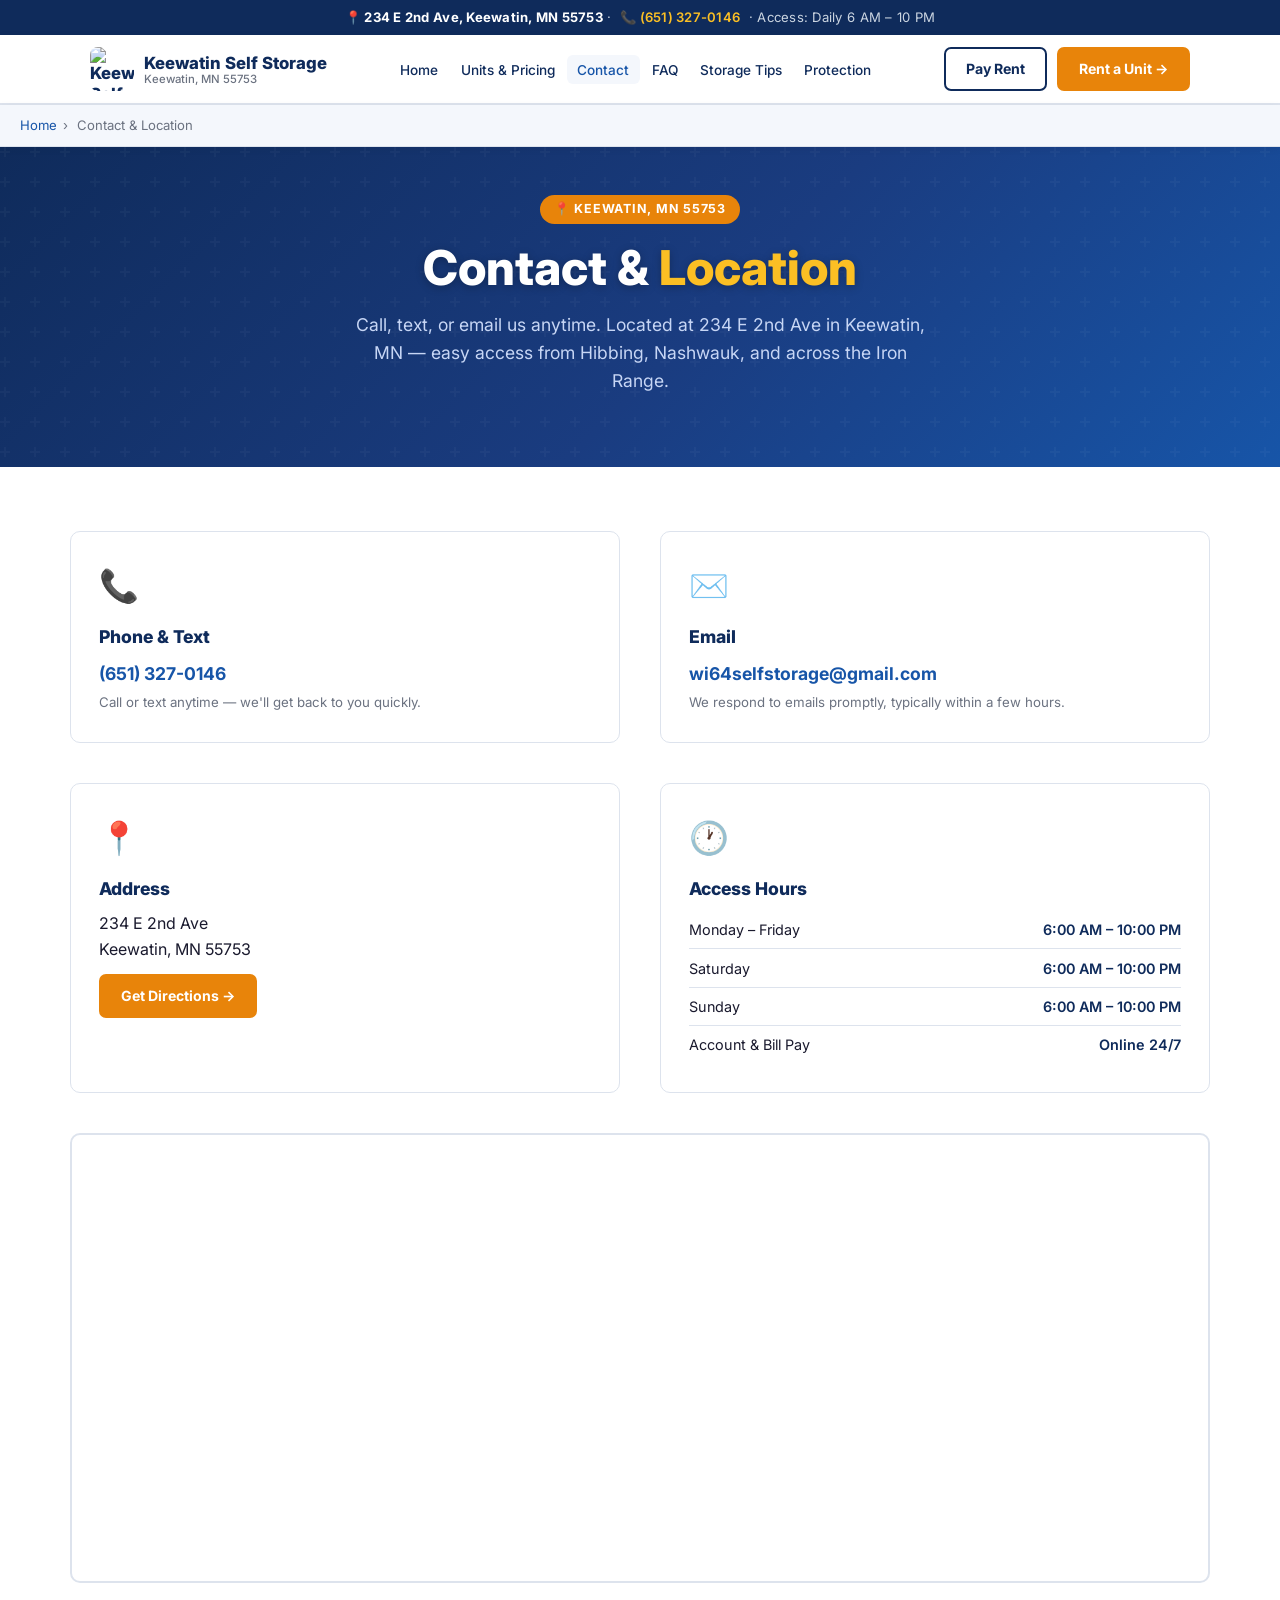
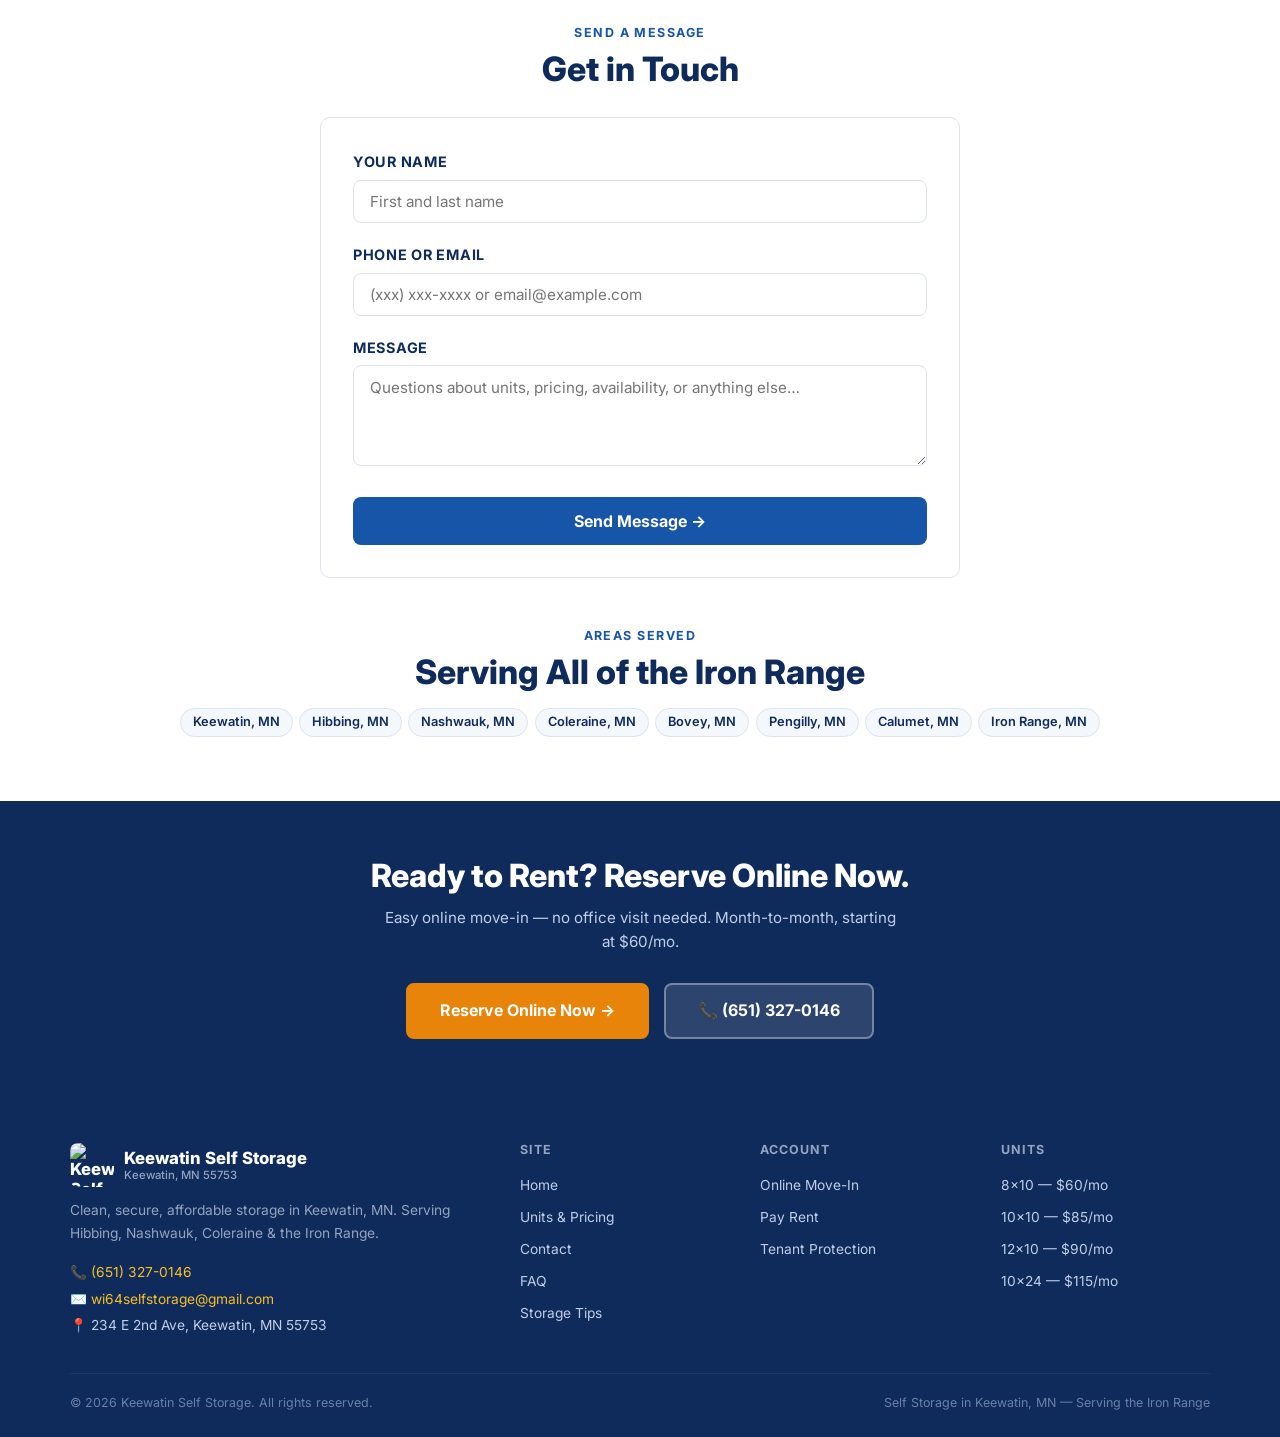
==== contact.html @ a016f0aa "Full site: 6-page website, SEO schema, sitemap, robots.txt, .htaccess, mobile nav" ====
<!DOCTYPE html>
<html lang="en">
<head>
  <meta charset="UTF-8" />
  <meta name="viewport" content="width=device-width, initial-scale=1.0" />
  <title>Contact Keewatin Self Storage | 234 E 2nd Ave, Keewatin, MN 55753</title>
  <meta name="description" content="Contact Keewatin Self Storage in Keewatin, MN. Call (651) 327-0146, email us, or get directions to 234 E 2nd Ave. Serving Hibbing, Nashwauk, Coleraine & the Iron Range." />
  <meta name="robots" content="index, follow, max-snippet:-1, max-image-preview:large, max-video-preview:-1" />
  <meta name="author" content="Keewatin Self Storage" />
  <link rel="canonical" href="https://www.keewatinselfstorage.com/contact" />

  <!-- Favicon -->
  <link rel="icon" type="image/png" href="https://rnl-se-uploads.s3.amazonaws.com/uploads/facility/logo/356711/production_Keewatin-Self-Storage-2-300x300.png" />
  <link rel="apple-touch-icon" href="https://rnl-se-uploads.s3.amazonaws.com/uploads/facility/logo/356711/production_Keewatin-Self-Storage-2-300x300.png" />
  <meta name="theme-color" content="#0f2b5b" />

  <!-- Open Graph -->
  <meta property="og:type" content="website" />
  <meta property="og:locale" content="en_US" />
  <meta property="og:site_name" content="Keewatin Self Storage" />
  <meta property="og:url" content="https://www.keewatinselfstorage.com/contact" />
  <meta property="og:title" content="Contact Keewatin Self Storage | (651) 327-0146" />
  <meta property="og:description" content="Contact Keewatin Self Storage in Keewatin, MN. Call (651) 327-0146, email us, or get directions. Serving Hibbing, Nashwauk, Coleraine &amp; the Iron Range." />
  <meta property="og:image" content="https://rnl-se-uploads.s3.amazonaws.com/uploads/facility/logo/356711/production_Keewatin-Self-Storage-2-300x300.png" />
  <meta property="og:image:width" content="300" />
  <meta property="og:image:height" content="300" />
  <meta property="og:image:alt" content="Keewatin Self Storage — Keewatin, MN" />

  <!-- Twitter Card -->
  <meta name="twitter:card" content="summary" />
  <meta name="twitter:title" content="Contact Keewatin Self Storage | (651) 327-0146" />
  <meta name="twitter:description" content="Call, email, or get directions to Keewatin Self Storage. Serving the Iron Range in Keewatin, MN." />
  <meta name="twitter:image" content="https://rnl-se-uploads.s3.amazonaws.com/uploads/facility/logo/356711/production_Keewatin-Self-Storage-2-300x300.png" />

  <!-- Geo -->
  <meta name="geo.region" content="US-MN" />
  <meta name="geo.placename" content="Keewatin, Minnesota" />
  <meta name="geo.position" content="47.3981512;-93.0726352" />
  <meta name="ICBM" content="47.3981512, -93.0726352" />

  <!-- DNS Prefetch -->
  <link rel="dns-prefetch" href="//fonts.googleapis.com" />
  <link rel="dns-prefetch" href="//fonts.gstatic.com" />
  <link rel="dns-prefetch" href="//maps.google.com" />

  <link rel="preconnect" href="https://fonts.googleapis.com" />
  <link rel="preconnect" href="https://fonts.gstatic.com" crossorigin />
  <link href="https://fonts.googleapis.com/css2?family=Inter:wght@400;500;600;700;800&display=swap" rel="stylesheet" />
  <link rel="stylesheet" href="css/style.css" />

  <script type="application/ld+json">
  {
    "@context": "https://schema.org",
    "@graph": [
      {
        "@type": "WebPage",
        "@id": "https://www.keewatinselfstorage.com/contact#webpage",
        "url": "https://www.keewatinselfstorage.com/contact",
        "name": "Contact Keewatin Self Storage | 234 E 2nd Ave, Keewatin, MN 55753",
        "description": "Contact Keewatin Self Storage. Call (651) 327-0146, email wi64selfstorage@gmail.com, or get directions to 234 E 2nd Ave, Keewatin, MN 55753.",
        "isPartOf": {"@id": "https://www.keewatinselfstorage.com/#website"},
        "about": {"@id": "https://www.keewatinselfstorage.com/#business"},
        "inLanguage": "en-US",
        "breadcrumb": {
          "@type": "BreadcrumbList",
          "itemListElement": [
            {"@type": "ListItem", "position": 1, "name": "Home", "item": "https://www.keewatinselfstorage.com/"},
            {"@type": "ListItem", "position": 2, "name": "Contact", "item": "https://www.keewatinselfstorage.com/contact"}
          ]
        }
      }
    ]
  }
  </script>
  <style>
    .contact-grid { display: grid; grid-template-columns: 1fr 1fr; gap: 2.5rem; }
    .contact-card { background: var(--white); border: 1px solid var(--border); border-radius: var(--radius); padding: 1.75rem; }
    .contact-card-icon { font-size: 2rem; margin-bottom: .75rem; }
    .contact-card-title { font-size: 1.1rem; font-weight: 800; color: var(--navy); margin-bottom: .5rem; }
    .contact-card-val { font-size: 1rem; color: var(--text); }
    .contact-card-val a { color: var(--blue); font-weight: 700; font-size: 1.1rem; }
    .contact-card-val a:hover { text-decoration: underline; }
    .contact-card-note { font-size: .83rem; color: var(--gray); margin-top: .3rem; }
    .hours-table { width: 100%; border-collapse: collapse; font-size: .9rem; }
    .hours-table td { padding: .45rem 0; border-bottom: 1px solid var(--border); color: var(--text); }
    .hours-table td:last-child { text-align: right; font-weight: 600; color: var(--navy); }
    .hours-table tr:last-child td { border-bottom: none; }
    @media (max-width: 700px) { .contact-grid { grid-template-columns: 1fr; } }
  </style>
</head>
<body>
<div class="topbar">
  <span class="topbar-addr"><strong>📍 234 E 2nd Ave, Keewatin, MN 55753</strong>&nbsp;·&nbsp;</span>
  <a href="tel:+16513270146">📞 (651) 327-0146</a>
  <span class="topbar-hours">&nbsp;·&nbsp;Access: Daily 6 AM – 10 PM</span>
</div>
<nav role="navigation" aria-label="Main navigation">
  <div class="nav-inner">
    <a href="index.html" class="logo">
      <img src="https://rnl-se-uploads.s3.amazonaws.com/uploads/facility/logo/356711/production_Keewatin-Self-Storage-2-300x300.png" alt="Keewatin Self Storage" width="44" height="44" />
      <div>Keewatin Self Storage<span>Keewatin, MN 55753</span></div>
    </a>
    <button class="hamburger" id="hamburger" aria-label="Open menu" aria-expanded="false"><span></span><span></span><span></span></button>
    <ul class="nav-links" id="navLinks">
      <li><a href="index.html">Home</a></li>
      <li><a href="units.html">Units &amp; Pricing</a></li>
      <li><a href="contact.html" class="active">Contact</a></li>
      <li><a href="faq.html">FAQ</a></li>
      <li><a href="tips.html">Storage Tips</a></li>
      <li><a href="tenant-protection.html">Protection</a></li>
    </ul>
    <div class="nav-ctas">
      <a href="https://rental-center.storedge.com/?companyId=ef2375f3-b212-4670-bbc0-be544f6614b6&facilityId=4e5d19f2-a80f-45d0-ba9f-e13f89f04275#/login" class="btn btn-outline">Pay Rent</a>
      <a href="https://rental-center.storedge.com/?companyId=ef2375f3-b212-4670-bbc0-be544f6614b6&facilityId=4e5d19f2-a80f-45d0-ba9f-e13f89f04275#/move-in" class="btn btn-primary">Rent a Unit →</a>
    </div>
  </div>
</nav>

<nav class="breadcrumb"><a href="index.html">Home</a><span>›</span> Contact &amp; Location</nav>

<header class="hero hero-sm">
  <div class="hero-badge">📍 Keewatin, MN 55753</div>
  <h1>Contact &amp; <em>Location</em></h1>
  <p class="lead">Call, text, or email us anytime. Located at 234 E 2nd Ave in Keewatin, MN — easy access from Hibbing, Nashwauk, and across the Iron Range.</p>
</header>

<section>
  <div class="section-inner">

    <div class="contact-grid" style="margin-bottom:2.5rem;">
      <div class="contact-card">
        <div class="contact-card-icon">📞</div>
        <div class="contact-card-title">Phone &amp; Text</div>
        <div class="contact-card-val"><a href="tel:+16513270146">(651) 327-0146</a></div>
        <div class="contact-card-note">Call or text anytime — we'll get back to you quickly.</div>
      </div>
      <div class="contact-card">
        <div class="contact-card-icon">✉️</div>
        <div class="contact-card-title">Email</div>
        <div class="contact-card-val"><a href="mailto:wi64selfstorage@gmail.com">wi64selfstorage@gmail.com</a></div>
        <div class="contact-card-note">We respond to emails promptly, typically within a few hours.</div>
      </div>
      <div class="contact-card">
        <div class="contact-card-icon">📍</div>
        <div class="contact-card-title">Address</div>
        <div class="contact-card-val">234 E 2nd Ave<br>Keewatin, MN 55753</div>
        <div style="margin-top:.75rem;">
          <a href="https://www.google.com/maps/dir/?api=1&destination=234+E+2nd+Ave+Keewatin+MN+55753" class="btn btn-primary" target="_blank" rel="noopener">Get Directions →</a>
        </div>
      </div>
      <div class="contact-card">
        <div class="contact-card-icon">🕐</div>
        <div class="contact-card-title">Access Hours</div>
        <table class="hours-table">
          <tr><td>Monday – Friday</td><td>6:00 AM – 10:00 PM</td></tr>
          <tr><td>Saturday</td><td>6:00 AM – 10:00 PM</td></tr>
          <tr><td>Sunday</td><td>6:00 AM – 10:00 PM</td></tr>
          <tr><td>Account &amp; Bill Pay</td><td>Online 24/7</td></tr>
        </table>
      </div>
    </div>

    <!-- MAP -->
    <div class="map-wrap" style="height:450px;margin-bottom:2.5rem;">
      <iframe title="Keewatin Self Storage map — 234 E 2nd Ave, Keewatin, MN 55753" src="https://maps.google.com/maps?q=234+E+2nd+Ave,+Keewatin,+MN+55753&t=m&z=15&output=embed&iwloc=near" loading="lazy" allowfullscreen referrerpolicy="no-referrer-when-downgrade"></iframe>
    </div>

    <!-- CONTACT FORM -->
    <div style="max-width:640px;margin:0 auto 3rem;">
      <p class="section-label" style="text-align:center;">Send a Message</p>
      <h2 class="section-title" style="text-align:center;margin-bottom:1.75rem;">Get in Touch</h2>
      <form id="contactForm" action="https://formspree.io/f/xjgdewjy" method="POST" style="background:var(--white);border:1px solid var(--border);border-radius:var(--radius);padding:2rem;">
        <input type="hidden" name="_subject" value="Website Contact — Keewatin Self Storage" />
        <div class="form-group" style="margin-bottom:1.25rem;">
          <label style="display:block;font-weight:700;font-size:.9rem;color:var(--navy);margin-bottom:.4rem;">Your Name</label>
          <input type="text" name="name" required placeholder="First and last name"
            style="width:100%;padding:.7rem 1rem;border:1px solid var(--border);border-radius:8px;font-size:.95rem;font-family:inherit;box-sizing:border-box;" />
        </div>
        <div class="form-group" style="margin-bottom:1.25rem;">
          <label style="display:block;font-weight:700;font-size:.9rem;color:var(--navy);margin-bottom:.4rem;">Phone or Email</label>
          <input type="text" name="contact" required placeholder="(xxx) xxx-xxxx or email@example.com"
            style="width:100%;padding:.7rem 1rem;border:1px solid var(--border);border-radius:8px;font-size:.95rem;font-family:inherit;box-sizing:border-box;" />
        </div>
        <div class="form-group" style="margin-bottom:1.5rem;">
          <label style="display:block;font-weight:700;font-size:.9rem;color:var(--navy);margin-bottom:.4rem;">Message</label>
          <textarea name="message" required rows="4" placeholder="Questions about units, pricing, availability, or anything else…"
            style="width:100%;padding:.7rem 1rem;border:1px solid var(--border);border-radius:8px;font-size:.95rem;font-family:inherit;resize:vertical;box-sizing:border-box;"></textarea>
        </div>
        <button type="submit" id="contactSubmit"
          style="width:100%;background:var(--blue);color:#fff;border:none;border-radius:8px;padding:.85rem 1.5rem;font-size:1rem;font-weight:700;font-family:inherit;cursor:pointer;">
          Send Message →
        </button>
        <div id="contactSuccess" style="display:none;background:#dcfce7;border:1px solid #bbf7d0;border-radius:8px;padding:1rem 1.25rem;margin-top:1rem;color:#15803d;font-weight:600;text-align:center;">
          ✅ Message sent! We'll get back to you shortly.
        </div>
        <div id="contactError" style="display:none;background:#fee2e2;border:1px solid #fecaca;border-radius:8px;padding:1rem 1.25rem;margin-top:1rem;color:#b91c1c;font-weight:600;text-align:center;">
          Something went wrong. Please call <a href="tel:+16513270146" style="color:inherit;">(651) 327-0146</a> directly.
        </div>
      </form>
    </div>

    <!-- SERVICE AREA -->
    <div style="text-align:center;">
      <p class="section-label">Areas Served</p>
      <h2 class="section-title" style="margin-bottom:1rem;">Serving All of the Iron Range</h2>
      <div class="area-tags" style="justify-content:center;">
        <span class="area-tag">Keewatin, MN</span>
        <span class="area-tag">Hibbing, MN</span>
        <span class="area-tag">Nashwauk, MN</span>
        <span class="area-tag">Coleraine, MN</span>
        <span class="area-tag">Bovey, MN</span>
        <span class="area-tag">Pengilly, MN</span>
        <span class="area-tag">Calumet, MN</span>
        <span class="area-tag">Iron Range, MN</span>
      </div>
    </div>

  </div>
</section>

<div class="cta-band">
  <h2>Ready to Rent? Reserve Online Now.</h2>
  <p>Easy online move-in — no office visit needed. Month-to-month, starting at $60/mo.</p>
  <div class="cta-band-btns">
    <a href="https://rental-center.storedge.com/?companyId=ef2375f3-b212-4670-bbc0-be544f6614b6&facilityId=4e5d19f2-a80f-45d0-ba9f-e13f89f04275#/move-in" class="btn btn-primary btn-lg">Reserve Online Now →</a>
    <a href="tel:+16513270146" class="btn btn-ghost btn-lg">📞 (651) 327-0146</a>
  </div>
</div>

<footer><div class="footer-inner">
  <div class="footer-grid">
    <div class="footer-brand">
      <div class="logo"><img src="https://rnl-se-uploads.s3.amazonaws.com/uploads/facility/logo/356711/production_Keewatin-Self-Storage-2-300x300.png" alt="Keewatin Self Storage" width="40" height="40" loading="lazy" /><div>Keewatin Self Storage<span>Keewatin, MN 55753</span></div></div>
      <p class="footer-tagline">Clean, secure, affordable storage in Keewatin, MN. Serving Hibbing, Nashwauk, Coleraine &amp; the Iron Range.</p>
      <div class="footer-contact"><p>📞 <a href="tel:+16513270146">(651) 327-0146</a></p><p>✉️ <a href="mailto:wi64selfstorage@gmail.com">wi64selfstorage@gmail.com</a></p><p>📍 234 E 2nd Ave, Keewatin, MN 55753</p></div>
    </div>
    <div class="footer-col"><h4>Site</h4><ul><li><a href="index.html">Home</a></li><li><a href="units.html">Units &amp; Pricing</a></li><li><a href="contact.html">Contact</a></li><li><a href="faq.html">FAQ</a></li><li><a href="tips.html">Storage Tips</a></li></ul></div>
    <div class="footer-col"><h4>Account</h4><ul><li><a href="https://rental-center.storedge.com/?companyId=ef2375f3-b212-4670-bbc0-be544f6614b6&facilityId=4e5d19f2-a80f-45d0-ba9f-e13f89f04275#/move-in">Online Move-In</a></li><li><a href="https://rental-center.storedge.com/?companyId=ef2375f3-b212-4670-bbc0-be544f6614b6&facilityId=4e5d19f2-a80f-45d0-ba9f-e13f89f04275#/login">Pay Rent</a></li><li><a href="tenant-protection.html">Tenant Protection</a></li></ul></div>
    <div class="footer-col"><h4>Units</h4><ul><li><a href="units.html#unit-8x10">8×10 — $60/mo</a></li><li><a href="units.html#unit-10x10">10×10 — $85/mo</a></li><li><a href="units.html#unit-12x10">12×10 — $90/mo</a></li><li><a href="units.html#unit-10x24">10×24 — $115/mo</a></li></ul></div>
  </div>
  <div class="footer-bottom"><span>© 2026 Keewatin Self Storage. All rights reserved.</span><span>Self Storage in Keewatin, MN — Serving the Iron Range</span></div>
</div></footer>
<div class="mobile-cta-bar">
  <a href="tel:+16513270146" class="btn btn-pay">📞 Call</a>
  <a href="https://rental-center.storedge.com/?companyId=ef2375f3-b212-4670-bbc0-be544f6614b6&facilityId=4e5d19f2-a80f-45d0-ba9f-e13f89f04275#/login" class="btn btn-pay">💳 Pay Rent</a>
  <a href="https://rental-center.storedge.com/?companyId=ef2375f3-b212-4670-bbc0-be544f6614b6&facilityId=4e5d19f2-a80f-45d0-ba9f-e13f89f04275#/move-in" class="btn btn-primary">🔑 Rent Now</a>
</div>
<script src="js/nav.js"></script>
<script>
document.getElementById('contactForm').addEventListener('submit', async function(e) {
  e.preventDefault();
  var btn = document.getElementById('contactSubmit');
  btn.textContent = 'Sending…';
  btn.disabled = true;
  document.getElementById('contactSuccess').style.display = 'none';
  document.getElementById('contactError').style.display   = 'none';
  try {
    var res = await fetch(this.action, {
      method: 'POST',
      body: new FormData(this),
      headers: { 'Accept': 'application/json' }
    });
    if (res.ok) {
      document.getElementById('contactSuccess').style.display = 'block';
      this.reset();
    } else {
      document.getElementById('contactError').style.display = 'block';
    }
  } catch {
    document.getElementById('contactError').style.display = 'block';
  }
  btn.textContent = 'Send Message →';
  btn.disabled = false;
});
</script>
</body>
</html>
---- css/style.css ----
/* ═══════════════════════════════════════════════════
   Keewatin Self Storage — Shared Stylesheet
   234 E 2nd Ave, Keewatin, MN 55753
   ═══════════════════════════════════════════════════ */

/* ── RESET ── */
*, *::before, *::after { box-sizing: border-box; margin: 0; padding: 0; }
html { scroll-behavior: smooth; }
img { max-width: 100%; display: block; }
a { color: inherit; text-decoration: none; }

/* ── VARIABLES ── */
:root {
  --navy:    #0f2b5b;
  --blue:    #1755a8;
  --accent:  #e8840a;
  --green:   #1a8a3c;
  --light:   #f4f7fc;
  --gray:    #6b7280;
  --border:  #dde3ed;
  --white:   #ffffff;
  --text:    #1a1a2e;
  --radius:  10px;
  --shadow:  0 2px 16px rgba(15,43,91,.10);
  --max:     1140px;
}

/* ── BASE ── */
body {
  font-family: 'Inter', -apple-system, BlinkMacSystemFont, 'Segoe UI', sans-serif;
  color: var(--text);
  background: var(--white);
  line-height: 1.6;
}

/* ── TYPOGRAPHY ── */
h1, h2, h3, h4 { line-height: 1.2; }

/* ── BUTTONS ── */
.btn {
  display: inline-block;
  padding: .55rem 1.25rem;
  border-radius: 7px;
  font-weight: 700;
  font-size: .88rem;
  cursor: pointer;
  transition: opacity .18s, transform .15s;
  white-space: nowrap;
  border: 2px solid transparent;
  font-family: inherit;
  text-align: center;
}
.btn:hover { opacity: .88; transform: translateY(-1px); }
.btn-primary  { background: var(--accent); color: #fff; border-color: var(--accent); }
.btn-blue     { background: var(--blue);   color: #fff; border-color: var(--blue); }
.btn-green    { background: var(--green);  color: #fff; border-color: var(--green); }
.btn-outline  { background: transparent;   color: var(--navy); border-color: var(--navy); }
.btn-ghost    { background: rgba(255,255,255,.12); color: #fff; border-color: rgba(255,255,255,.35); }
.btn-lg       { padding: .85rem 2rem; font-size: 1rem; border-radius: 8px; }
.btn-block    { display: block; width: 100%; }

/* ── TOPBAR ── */
.topbar {
  background: var(--navy);
  color: #cbd5e1;
  font-size: .82rem;
  padding: .45rem 1rem;
  text-align: center;
  letter-spacing: .02em;
}
.topbar a     { color: #fbbf24; font-weight: 600; }
.topbar strong{ color: #fff; }

/* ── NAV ── */
nav {
  background: var(--white);
  border-bottom: 2px solid var(--border);
  position: sticky;
  top: 0;
  z-index: 100;
  box-shadow: 0 2px 8px rgba(0,0,0,.06);
}
.nav-inner {
  max-width: var(--max);
  margin: 0 auto;
  padding: .75rem 1.25rem;
  display: flex;
  align-items: center;
  justify-content: space-between;
  gap: 1rem;
}
.logo {
  display: flex;
  align-items: center;
  gap: .65rem;
  font-weight: 800;
  font-size: 1.05rem;
  color: var(--navy);
  line-height: 1.2;
  flex-shrink: 0;
}
.logo img   { width: 44px; height: 44px; border-radius: 8px; }
.logo span  { display: block; font-size: .71rem; font-weight: 500; color: var(--gray); }

.nav-links {
  display: flex;
  align-items: center;
  gap: .1rem;
  list-style: none;
}
.nav-links a {
  padding: .42rem .65rem;
  border-radius: 6px;
  font-size: .85rem;
  font-weight: 500;
  color: var(--navy);
  transition: background .18s, color .18s;
}
.nav-links a:hover,
.nav-links a.active { background: var(--light); color: var(--blue); }

.nav-ctas { display: flex; gap: .6rem; align-items: center; flex-shrink: 0; }

.hamburger {
  display: none;
  flex-direction: column;
  gap: 5px;
  cursor: pointer;
  padding: 4px;
  background: none;
  border: none;
}
.hamburger span { width: 24px; height: 2px; background: var(--navy); border-radius: 2px; transition: .3s; }

/* ── SECTIONS ── */
section       { padding: 4rem 1.25rem; }
.section-inner{ max-width: var(--max); margin: 0 auto; }
.bg-light     { background: var(--light); }
.bg-navy      { background: var(--navy); color: #fff; }

.section-label {
  text-align: center;
  font-size: .78rem;
  font-weight: 700;
  letter-spacing: .12em;
  text-transform: uppercase;
  color: var(--blue);
  margin-bottom: .4rem;
}
.section-title {
  text-align: center;
  font-size: clamp(1.5rem, 3vw, 2.1rem);
  font-weight: 800;
  color: var(--navy);
  margin-bottom: .65rem;
}
.section-sub {
  text-align: center;
  color: var(--gray);
  max-width: 560px;
  margin: 0 auto 2.5rem;
  font-size: .95rem;
}

/* ── HERO ── */
.hero {
  background: linear-gradient(135deg, var(--navy) 0%, #1a3c80 55%, var(--blue) 100%);
  color: #fff;
  padding: 5rem 1.25rem 4rem;
  text-align: center;
  position: relative;
  overflow: hidden;
}
.hero::before {
  content: '';
  position: absolute; inset: 0;
  background: url("data:image/svg+xml,%3Csvg width='60' height='60' viewBox='0 0 60 60' xmlns='http://www.w3.org/2000/svg'%3E%3Cg fill='%23ffffff' fill-opacity='0.03'%3E%3Cpath d='M36 34v-4h-2v4h-4v2h4v4h2v-4h4v-2h-4zm0-30V0h-2v4h-4v2h4v4h2V6h4V4h-4zM6 34v-4H4v4H0v2h4v4h2v-4h4v-2H6zM6 4V0H4v4H0v2h4v4h2V6h4V4H6z'/%3E%3C/g%3E%3C/svg%3E");
}
.hero > * { position: relative; z-index: 1; }
.hero-sm   { padding: 3rem 1.25rem 2.5rem; }

.hero-badge {
  display: inline-block;
  background: var(--accent);
  color: #fff;
  font-size: .78rem;
  font-weight: 700;
  padding: .28rem .9rem;
  border-radius: 20px;
  letter-spacing: .06em;
  text-transform: uppercase;
  margin-bottom: 1rem;
}
.hero h1 {
  font-size: clamp(2rem, 5vw, 3rem);
  font-weight: 800;
  line-height: 1.15;
  margin-bottom: 1rem;
  text-shadow: 0 2px 8px rgba(0,0,0,.25);
}
.hero h1 em  { color: #fbbf24; font-style: normal; }
.hero p.lead {
  font-size: clamp(.93rem, 2vw, 1.1rem);
  color: #c7d6f5;
  max-width: 580px;
  margin: 0 auto 2rem;
}
.hero-ctas {
  display: flex;
  gap: .9rem;
  justify-content: center;
  flex-wrap: wrap;
  margin-bottom: 2rem;
}
.hero-checks {
  display: flex;
  flex-wrap: wrap;
  justify-content: center;
  gap: .5rem 1.5rem;
  font-size: .88rem;
  color: #b8d0f5;
}
.hero-checks span::before { content: '✓  '; color: #4ade80; font-weight: 700; }

/* ── TRUST BAR ── */
.trust-bar {
  background: var(--light);
  border-bottom: 1px solid var(--border);
  padding: 1rem 1.25rem;
}
.trust-inner {
  max-width: var(--max);
  margin: 0 auto;
  display: flex;
  flex-wrap: wrap;
  justify-content: center;
  gap: .4rem 2rem;
  font-size: .86rem;
  font-weight: 600;
  color: var(--navy);
}
.trust-inner span { display: flex; align-items: center; gap: .4rem; }

/* ── CARDS ── */
.grid-2 { display: grid; grid-template-columns: repeat(auto-fit, minmax(300px, 1fr)); gap: 1.25rem; }
.grid-3 { display: grid; grid-template-columns: repeat(auto-fit, minmax(260px, 1fr)); gap: 1.25rem; }
.grid-4 { display: grid; grid-template-columns: repeat(auto-fit, minmax(230px, 1fr)); gap: 1.25rem; }

.card {
  background: var(--white);
  border: 1px solid var(--border);
  border-radius: var(--radius);
  padding: 1.75rem 1.5rem;
  transition: box-shadow .2s, transform .2s;
}
.card:hover { box-shadow: var(--shadow); transform: translateY(-2px); }

/* ── UNIT CARDS ── */
.unit-card {
  background: var(--white);
  border: 2px solid var(--border);
  border-radius: var(--radius);
  padding: 1.75rem 1.5rem;
  text-align: center;
  transition: border-color .2s, box-shadow .2s, transform .2s;
  position: relative;
  display: flex;
  flex-direction: column;
}
.unit-card:hover       { border-color: var(--blue); box-shadow: var(--shadow); transform: translateY(-3px); }
.unit-card.popular     { border-color: var(--accent); box-shadow: 0 4px 24px rgba(232,132,10,.15); }
.popular-badge {
  position: absolute;
  top: -13px; left: 50%;
  transform: translateX(-50%);
  background: var(--accent);
  color: #fff;
  font-size: .7rem;
  font-weight: 700;
  padding: .22rem .85rem;
  border-radius: 20px;
  letter-spacing: .06em;
  text-transform: uppercase;
  white-space: nowrap;
}
.unit-size  { font-size: 2rem; font-weight: 800; color: var(--navy); line-height: 1; }
.unit-sqft  { font-size: .83rem; color: var(--gray); margin: .25rem 0 .75rem; }
.unit-price {
  font-size: 1.4rem;
  font-weight: 800;
  color: var(--green);
  margin-bottom: .2rem;
}
.unit-price small { font-size: .7rem; font-weight: 500; color: var(--gray); }
.unit-desc  { font-size: .87rem; color: var(--gray); margin-bottom: 1rem; line-height: 1.5; flex: 1; }
.unit-features {
  list-style: none;
  font-size: .82rem;
  color: var(--text);
  text-align: left;
  margin-bottom: 1.25rem;
}
.unit-features li { padding: .2rem 0; }
.unit-features li::before { content: '✓  '; color: var(--green); font-weight: 700; }

/* ── FEATURE CARDS ── */
.feature-card {
  background: var(--white);
  border-radius: var(--radius);
  padding: 1.6rem 1.4rem;
  border: 1px solid var(--border);
  display: flex;
  gap: 1rem;
  align-items: flex-start;
}
.feature-icon  { font-size: 1.75rem; flex-shrink: 0; line-height: 1; }
.feature-title { font-weight: 700; font-size: .95rem; color: var(--navy); margin-bottom: .3rem; }
.feature-desc  { font-size: .87rem; color: var(--gray); line-height: 1.6; }

/* ── STEPS ── */
.steps-grid { display: grid; grid-template-columns: repeat(auto-fit, minmax(200px, 1fr)); gap: 1.5rem; }
.step-card  { text-align: center; padding: 1.5rem 1.25rem; }
.step-num {
  width: 52px; height: 52px;
  background: var(--blue);
  color: #fff;
  border-radius: 50%;
  font-size: 1.3rem;
  font-weight: 800;
  display: flex; align-items: center; justify-content: center;
  margin: 0 auto .9rem;
}
.step-title { font-weight: 700; font-size: .95rem; color: var(--navy); margin-bottom: .4rem; }
.step-desc  { font-size: .86rem; color: var(--gray); line-height: 1.6; }

/* ── REVIEWS ── */
.review-card {
  background: var(--white);
  border: 1px solid var(--border);
  border-radius: var(--radius);
  padding: 1.75rem;
  box-shadow: var(--shadow);
  display: flex;
  flex-direction: column;
}
.stars         { color: #f59e0b; font-size: 1rem; margin-bottom: .75rem; letter-spacing: .1em; }
.review-text   { font-size: .9rem; color: var(--text); line-height: 1.7; margin-bottom: 1rem; font-style: italic; flex: 1; }
.review-author { display: flex; align-items: center; gap: .6rem; margin-top: auto; }
.review-avatar {
  width: 38px; height: 38px;
  background: var(--navy);
  border-radius: 50%;
  display: flex; align-items: center; justify-content: center;
  color: #fff; font-weight: 700; font-size: .85rem;
  flex-shrink: 0;
}
.review-name     { font-weight: 700; font-size: .87rem; color: var(--navy); }
.review-location { font-size: .76rem; color: var(--gray); }

/* ── FAQ ── */
.faq-list    { max-width: 760px; margin: 0 auto; }
.faq-item {
  background: var(--white);
  border: 1px solid var(--border);
  border-radius: var(--radius);
  margin-bottom: .65rem;
  overflow: hidden;
}
.faq-q {
  width: 100%;
  background: none;
  border: none;
  padding: 1rem 1.35rem;
  text-align: left;
  font-size: .93rem;
  font-weight: 700;
  color: var(--navy);
  cursor: pointer;
  display: flex;
  justify-content: space-between;
  align-items: center;
  gap: 1rem;
  font-family: inherit;
  transition: background .15s;
}
.faq-q:hover       { background: var(--light); }
.faq-arrow         { font-size: .75rem; color: var(--blue); transition: transform .25s; flex-shrink: 0; }
.faq-a {
  max-height: 0;
  overflow: hidden;
  transition: max-height .3s ease, padding .3s;
  font-size: .9rem;
  color: var(--gray);
  padding: 0 1.35rem;
  line-height: 1.7;
}
.faq-item.open .faq-a    { max-height: 400px; padding: 0 1.35rem 1rem; }
.faq-item.open .faq-arrow{ transform: rotate(180deg); }
.faq-cat-title {
  font-size: .75rem;
  font-weight: 700;
  text-transform: uppercase;
  letter-spacing: .1em;
  color: var(--blue);
  margin: 1.75rem 0 .65rem;
}
.faq-cat-title:first-child { margin-top: 0; }

/* ── LOCATION ── */
.location-grid {
  display: grid;
  grid-template-columns: 1fr 1fr;
  gap: 2.5rem;
  align-items: start;
}
.info-block  { margin-bottom: 1.1rem; }
.info-label  { font-size: .75rem; font-weight: 700; text-transform: uppercase; letter-spacing: .06em; color: var(--gray); margin-bottom: .2rem; }
.info-val    { font-size: .95rem; color: var(--text); }
.info-val a  { color: var(--blue); font-weight: 600; }
.info-val a:hover { text-decoration: underline; }

.area-tags   { display: flex; flex-wrap: wrap; gap: .4rem; margin-top: .5rem; }
.area-tag {
  background: var(--light);
  border: 1px solid var(--border);
  border-radius: 20px;
  padding: .2rem .75rem;
  font-size: .8rem;
  font-weight: 600;
  color: var(--navy);
}
.map-wrap {
  border-radius: var(--radius);
  overflow: hidden;
  border: 2px solid var(--border);
  height: 400px;
}
.map-wrap iframe { width: 100%; height: 100%; border: none; }

/* ── CTA BAND ── */
.cta-band {
  background: var(--navy);
  color: #fff;
  text-align: center;
  padding: 3.5rem 1.25rem;
}
.cta-band h2  { font-size: clamp(1.4rem, 3vw, 2rem); font-weight: 800; margin-bottom: .65rem; }
.cta-band p   { color: #c0ceea; margin-bottom: 1.75rem; max-width: 520px; margin-left: auto; margin-right: auto; font-size: .95rem; }
.cta-band-btns{ display: flex; gap: .9rem; justify-content: center; flex-wrap: wrap; }

/* ── TIPS / CONTENT ── */
.tips-article { max-width: 800px; margin: 0 auto; }
.tips-article h2 { font-size: 1.35rem; font-weight: 800; color: var(--navy); margin: 2.5rem 0 .75rem; }
.tips-article h2:first-child { margin-top: 0; }
.tips-article p  { color: var(--gray); font-size: .95rem; line-height: 1.8; margin-bottom: 1rem; }
.tips-article ul { margin: .75rem 0 1rem 1.25rem; }
.tips-article ul li { color: var(--gray); font-size: .95rem; line-height: 1.8; margin-bottom: .35rem; }
.tip-box {
  background: var(--light);
  border-left: 4px solid var(--blue);
  border-radius: 0 var(--radius) var(--radius) 0;
  padding: 1.1rem 1.3rem;
  margin: 1.25rem 0;
  font-size: .9rem;
  color: var(--text);
}
.tip-box strong { color: var(--navy); }

/* ── PROTECTION PAGE ── */
.protect-grid { display: grid; grid-template-columns: repeat(auto-fit, minmax(260px, 1fr)); gap: 1.25rem; margin-top: 2rem; }
.protect-card {
  background: var(--white);
  border: 1px solid var(--border);
  border-radius: var(--radius);
  padding: 1.75rem 1.5rem;
}
.protect-icon  { font-size: 2rem; margin-bottom: .75rem; }
.protect-title { font-weight: 700; font-size: 1rem; color: var(--navy); margin-bottom: .5rem; }
.protect-desc  { font-size: .88rem; color: var(--gray); line-height: 1.6; }

/* ── BREADCRUMB ── */
.breadcrumb {
  background: var(--light);
  border-bottom: 1px solid var(--border);
  padding: .6rem 1.25rem;
  font-size: .82rem;
  color: var(--gray);
}
.breadcrumb a { color: var(--blue); }
.breadcrumb a:hover { text-decoration: underline; }
.breadcrumb span { margin: 0 .35rem; }

/* ── FOOTER ── */
footer {
  background: var(--navy);
  color: #c0ceea;
  padding: 3rem 1.25rem 1.5rem;
}
.footer-inner  { max-width: var(--max); margin: 0 auto; }
.footer-grid   { display: grid; grid-template-columns: 2fr 1fr 1fr 1fr; gap: 2rem; margin-bottom: 2rem; }
.footer-brand .logo    { color: #fff; margin-bottom: .75rem; }
.footer-brand .logo span { color: #94a3c0; }
.footer-tagline { font-size: .86rem; color: #94a3c0; line-height: 1.65; margin-bottom: 1rem; }
.footer-contact p     { font-size: .86rem; margin-bottom: .3rem; }
.footer-contact a     { color: #fbbf24; }
.footer-contact a:hover{ text-decoration: underline; }
.footer-col h4 {
  font-size: .78rem;
  font-weight: 700;
  text-transform: uppercase;
  letter-spacing: .08em;
  color: #94a3c0;
  margin-bottom: .85rem;
}
.footer-col ul      { list-style: none; }
.footer-col ul li + li { margin-top: .4rem; }
.footer-col ul a    { font-size: .86rem; color: #c0ceea; transition: color .18s; }
.footer-col ul a:hover { color: #fbbf24; }
.footer-bottom {
  border-top: 1px solid #1e3666;
  padding-top: 1.2rem;
  display: flex;
  flex-wrap: wrap;
  justify-content: space-between;
  gap: .4rem;
  font-size: .78rem;
  color: #6b7ea8;
}

/* ── AVAILABILITY BADGES ── */
.avail-badge {
  display: inline-block;
  font-size: .75rem;
  font-weight: 700;
  padding: .25rem .75rem;
  border-radius: 20px;
  margin-bottom: .75rem;
  letter-spacing: .02em;
}
.avail-yes {
  background: #dcfce7;
  color: #15803d;
  border: 1px solid #bbf7d0;
}
.avail-no {
  background: #fee2e2;
  color: #b91c1c;
  border: 1px solid #fecaca;
}
.btn-waitlist {
  background: var(--gray) !important;
  border-color: var(--gray) !important;
}
#avail-timestamp {
  text-align: center;
  font-size: .78rem;
  color: var(--gray);
  margin-top: 1.5rem;
}

/* ── WAITLIST MODAL ── */
.modal-overlay {
  display: none;
  position: fixed; inset: 0;
  background: rgba(0,0,0,.55);
  z-index: 500;
  align-items: center;
  justify-content: center;
  padding: 1rem;
}
.modal-overlay.open { display: flex; }
.modal {
  background: var(--white);
  border-radius: 14px;
  padding: 2rem 2rem 1.75rem;
  width: 100%;
  max-width: 480px;
  box-shadow: 0 20px 60px rgba(0,0,0,.25);
  position: relative;
  animation: modalIn .2s ease;
}
@keyframes modalIn {
  from { opacity:0; transform: translateY(20px); }
  to   { opacity:1; transform: translateY(0); }
}
.modal-close {
  position: absolute; top: 1rem; right: 1.1rem;
  background: none; border: none;
  font-size: 1.4rem; cursor: pointer; color: var(--gray);
  line-height: 1; padding: .2rem .4rem;
}
.modal-close:hover { color: var(--navy); }
.modal h3 { font-size: 1.25rem; font-weight: 800; color: var(--navy); margin-bottom: .3rem; }
.modal-unit-label {
  display: inline-block;
  background: var(--light);
  border: 1px solid var(--border);
  border-radius: 6px;
  font-size: .82rem;
  font-weight: 700;
  color: var(--blue);
  padding: .2rem .65rem;
  margin-bottom: 1.25rem;
}
.form-group { margin-bottom: 1rem; }
.form-group label {
  display: block;
  font-size: .82rem;
  font-weight: 700;
  color: var(--navy);
  margin-bottom: .35rem;
  text-transform: uppercase;
  letter-spacing: .05em;
}
.form-group input,
.form-group select {
  width: 100%;
  padding: .65rem .85rem;
  border: 2px solid var(--border);
  border-radius: 7px;
  font-size: .93rem;
  font-family: inherit;
  color: var(--text);
  background: var(--white);
  transition: border-color .18s;
  -webkit-appearance: none;
}
.form-group input:focus,
.form-group select:focus {
  outline: none;
  border-color: var(--blue);
}
.form-note { font-size: .78rem; color: var(--gray); margin-top: .3rem; }
.modal-submit {
  width: 100%;
  margin-top: .5rem;
  padding: .85rem;
  background: var(--accent);
  color: #fff;
  border: none;
  border-radius: 8px;
  font-size: 1rem;
  font-weight: 700;
  cursor: pointer;
  font-family: inherit;
  transition: opacity .18s;
}
.modal-submit:hover { opacity: .88; }
.modal-success {
  display: none;
  text-align: center;
  padding: 1rem 0;
}
.modal-success .success-icon { font-size: 2.5rem; margin-bottom: .75rem; }
.modal-success h4 { font-size: 1.1rem; font-weight: 800; color: var(--navy); margin-bottom: .4rem; }
.modal-success p  { font-size: .9rem; color: var(--gray); }

/* ── MOBILE STICKY BAR ── */
.mobile-cta-bar {
  display: none;
  position: fixed;
  bottom: 0; left: 0; right: 0;
  background: var(--navy);
  padding: .7rem 1rem;
  z-index: 200;
  gap: .6rem;
  border-top: 2px solid var(--accent);
}
.mobile-cta-bar .btn { flex: 1; padding: .75rem .3rem; font-size: .82rem; text-align: center; white-space: nowrap; }
.mobile-cta-bar .btn-pay { background: rgba(255,255,255,.12); color: #fff; border: 2px solid rgba(255,255,255,.3); }

/* ── RESPONSIVE ── */
@media (max-width: 960px) {
  .footer-grid { grid-template-columns: 1fr 1fr; }
}
@media (max-width: 700px) {
  /* ── Topbar: show only phone on mobile ── */
  .topbar { font-size: .78rem; padding: .35rem 1rem; }
  .topbar .topbar-addr,
  .topbar .topbar-hours { display: none; }

  /* ── Nav ── */
  .nav-links { display: none; }
  .nav-links.open {
    display: flex;
    flex-direction: column;
    position: absolute;
    top: 100%; left: 0; right: 0;
    background: var(--white);
    border-bottom: 2px solid var(--border);
    padding: .75rem 1.25rem 1rem;
    gap: .2rem;
    z-index: 99;
  }
  nav { position: relative; }
  .hamburger { display: flex; }
  .nav-ctas { display: none; }          /* sticky bar handles CTAs on mobile */
  .logo span { display: none; }         /* hide "Keewatin, MN 55753" subtitle */

  /* ── Mobile sticky CTA bar ── */
  .mobile-cta-bar { display: flex; }
  body { padding-bottom: 66px; }

  /* ── Layout ── */
  .footer-grid { grid-template-columns: 1fr; }
  .location-grid { grid-template-columns: 1fr; }

  /* ── Hero ── */
  .hero { padding: 3rem 1rem 2.5rem; }
  .hero h1 { font-size: 1.75rem; }
  .hero p.lead { font-size: .9rem; }
  .hero-checks { gap: .35rem .75rem; font-size: .82rem; }

  /* ── CTA band ── */
  .cta-band-btns { flex-direction: column; align-items: center; }
  .cta-band-btns .btn { width: 100%; max-width: 320px; }

  /* ── Trust bar: tighter on mobile ── */
  .trust-inner { gap: .3rem 1rem; font-size: .8rem; }

  /* ── Map ── */
  .map-wrap { height: 280px; }
}
@media (max-width: 480px) {
  /* ── Hero CTAs stack ── */
  .hero-ctas { flex-direction: column; align-items: center; }
  .hero-ctas .btn { width: 100%; max-width: 300px; }

  /* ── Section padding ── */
  section { padding: 2.5rem 1rem; }

  /* ── Nav inner: tighter ── */
  .nav-inner { padding: .6rem 1rem; }
  .logo img  { width: 36px; height: 36px; }
  .logo { font-size: .92rem; }
}
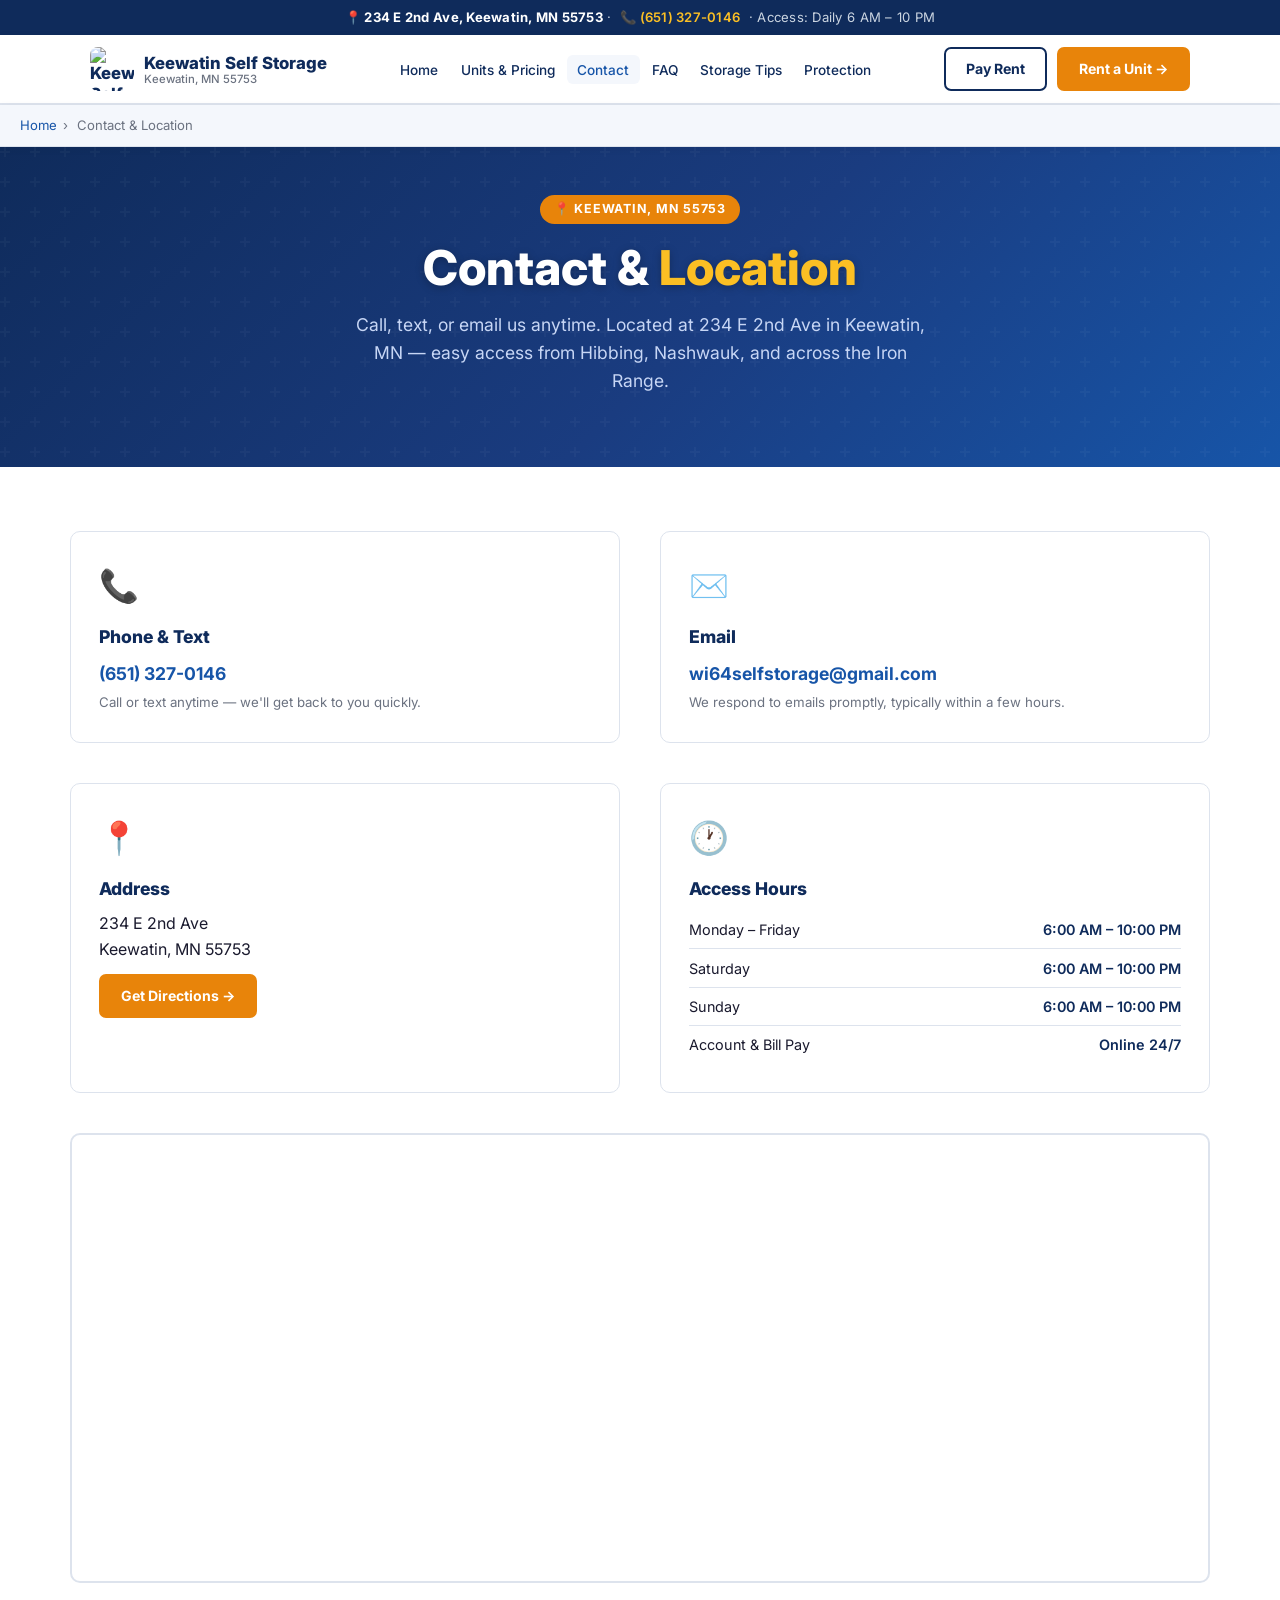
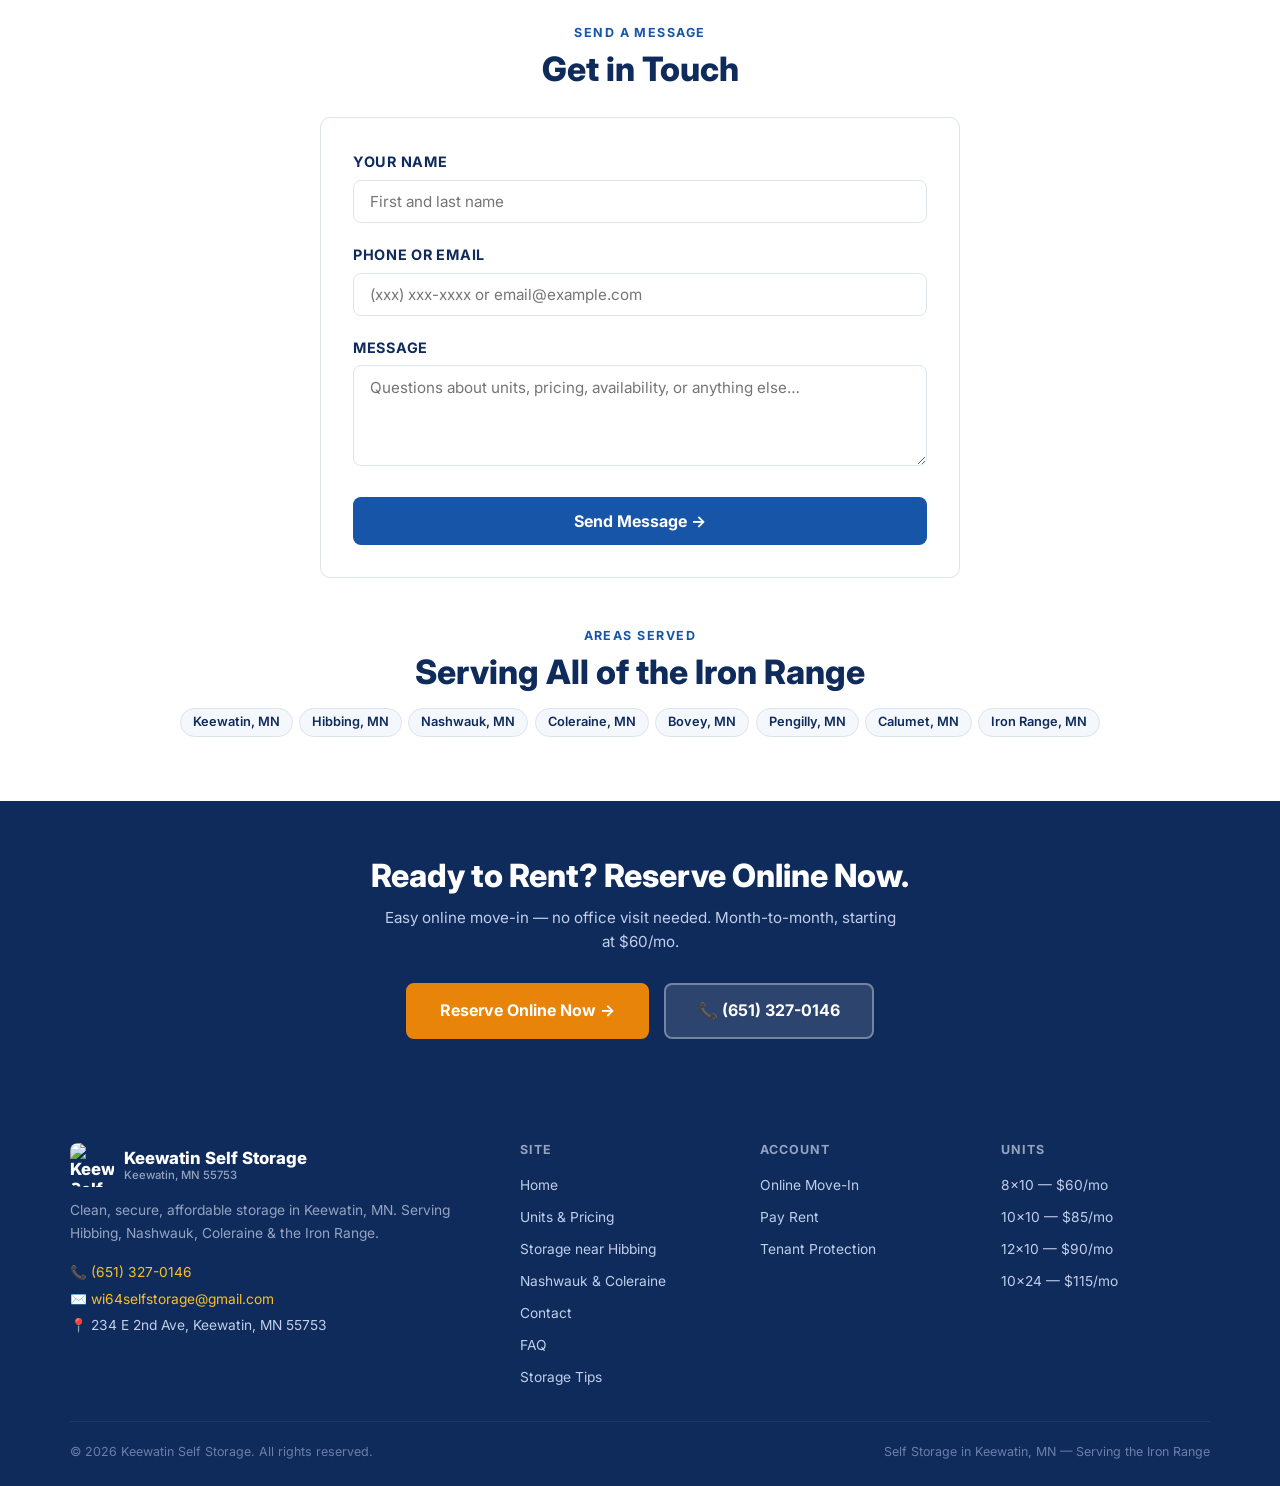
==== commit c3a65569: "Keewatin: add drone photos, video, facility gallery to homepage; honeypot spam fix" ====
--- a/contact.html
+++ b/contact.html
@@ -171,6 +171,7 @@
       <h2 class="section-title" style="text-align:center;margin-bottom:1.75rem;">Get in Touch</h2>
       <form id="contactForm" action="https://formspree.io/f/xjgdewjy" method="POST" style="background:var(--white);border:1px solid var(--border);border-radius:var(--radius);padding:2rem;">
         <input type="hidden" name="_subject" value="Website Contact — Keewatin Self Storage" />
+        <input type="text" name="_gotcha" style="display:none;" tabindex="-1" autocomplete="off" />
         <div class="form-group" style="margin-bottom:1.25rem;">
           <label style="display:block;font-weight:700;font-size:.9rem;color:var(--navy);margin-bottom:.4rem;">Your Name</label>
           <input type="text" name="name" required placeholder="First and last name"
@@ -234,7 +235,7 @@
       <p class="footer-tagline">Clean, secure, affordable storage in Keewatin, MN. Serving Hibbing, Nashwauk, Coleraine &amp; the Iron Range.</p>
       <div class="footer-contact"><p>📞 <a href="tel:+16513270146">(651) 327-0146</a></p><p>✉️ <a href="mailto:wi64selfstorage@gmail.com">wi64selfstorage@gmail.com</a></p><p>📍 234 E 2nd Ave, Keewatin, MN 55753</p></div>
     </div>
-    <div class="footer-col"><h4>Site</h4><ul><li><a href="index.html">Home</a></li><li><a href="units.html">Units &amp; Pricing</a></li><li><a href="contact.html">Contact</a></li><li><a href="faq.html">FAQ</a></li><li><a href="tips.html">Storage Tips</a></li></ul></div>
+    <div class="footer-col"><h4>Site</h4><ul><li><a href="index.html">Home</a></li><li><a href="units.html">Units &amp; Pricing</a></li><li><a href="storage-hibbing-mn.html">Storage near Hibbing</a></li><li><a href="storage-nashwauk-coleraine-mn.html">Nashwauk &amp; Coleraine</a></li><li><a href="contact.html">Contact</a></li><li><a href="faq.html">FAQ</a></li><li><a href="tips.html">Storage Tips</a></li></ul></div>
     <div class="footer-col"><h4>Account</h4><ul><li><a href="https://rental-center.storedge.com/?companyId=ef2375f3-b212-4670-bbc0-be544f6614b6&facilityId=4e5d19f2-a80f-45d0-ba9f-e13f89f04275#/move-in">Online Move-In</a></li><li><a href="https://rental-center.storedge.com/?companyId=ef2375f3-b212-4670-bbc0-be544f6614b6&facilityId=4e5d19f2-a80f-45d0-ba9f-e13f89f04275#/login">Pay Rent</a></li><li><a href="tenant-protection.html">Tenant Protection</a></li></ul></div>
     <div class="footer-col"><h4>Units</h4><ul><li><a href="units.html#unit-8x10">8×10 — $60/mo</a></li><li><a href="units.html#unit-10x10">10×10 — $85/mo</a></li><li><a href="units.html#unit-12x10">12×10 — $90/mo</a></li><li><a href="units.html#unit-10x24">10×24 — $115/mo</a></li></ul></div>
   </div>
